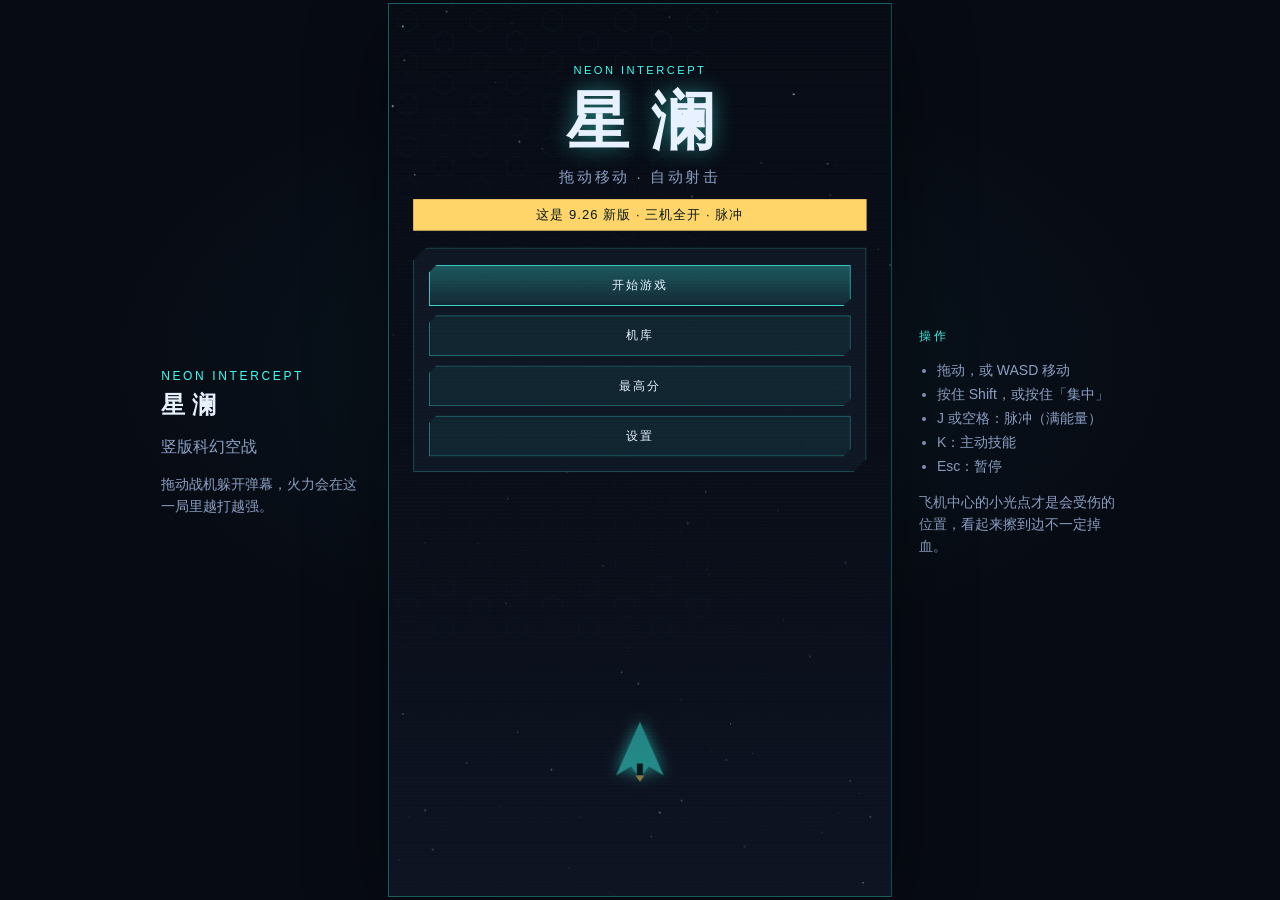
==== xinban.html @ dce19894 "Add a never-cached new-version page with a yellow badge. Co-authored-by: Cursor <cursoragent@cursor." ====
<!DOCTYPE html>
<html lang="zh-CN">
<head>
<meta charset="UTF-8">
<meta name="viewport" content="width=device-width, initial-scale=1, maximum-scale=1, user-scalable=no">
<title>星澜：霓虹截击</title>
<meta http-equiv="Cache-Control" content="no-cache, no-store, must-revalidate">
<link rel="stylesheet" href="css/style.css?v=20260926c">
</head>
<body>
<div id="layout">
  <aside id="side-left" class="side">
    <div class="side-kicker">NEON INTERCEPT</div>
    <h2>星澜</h2>
    <p id="side-chapter">竖版科幻空战</p>
    <p class="side-note">拖动战机躲开弹幕，火力会在这一局里越打越强。</p>
  </aside>

  <div id="frame">
    <div id="stage">
      <canvas id="cv" width="540" height="960"></canvas>

      <div id="hud" class="hidden">
        <div class="hud-top">
          <button id="btn-pause" type="button">暂停</button>
          <div class="hud-mid">
            <div id="chapter-label">第 1 章</div>
            <div id="bossbox" class="hidden">
              <div id="bossname">Boss</div>
              <div class="segs" id="segs"><span></span><span></span><span></span></div>
            </div>
          </div>
          <div class="scorebox">
            <div id="score">0</div>
            <div id="combo"></div>
          </div>
        </div>
        <div class="hp-row">
          <div class="hp"><span id="hpbar"></span></div>
          <div id="shields"></div>
          <div id="lives"></div>
        </div>
        <div id="banner"></div>
        <div id="weapon-lv">火力 Lv.1</div>
        <div class="hud-bottom">
          <button id="btn-bomb" type="button">脉冲 <b id="bomb-count">35%</b><span id="pulse-bar"><i id="pulse-fill"></i></span></button>
          <button id="btn-focus" type="button">集中</button>
          <button id="btn-skill" type="button"><span id="skill-name">技能</span><small id="skill-cd"></small></button>
        </div>
      </div>

      <section id="screen-menu" class="screen">
        <div class="titles">
          <div class="kicker">NEON INTERCEPT</div>
          <h1>星澜</h1>
          <p class="lead">拖动移动 · 自动射击</p>
          <p class="ver-badge">这是 9.26 新版 · 三机全开 · 脉冲</p>
        </div>
        <div class="panel menu-panel">
          <button id="go-start" class="primary" type="button">开始游戏</button>
          <button id="go-hangar" type="button">机库</button>
          <button id="go-scores" type="button">最高分</button>
          <button id="go-settings" type="button">设置</button>
        </div>
      </section>

      <section id="screen-mode" class="screen hidden">
        <div class="panel">
          <div class="kicker">选择模式</div>
          <button id="mode-campaign" class="mode-card" type="button">
            <strong>闯关</strong>
            <span>三章连打，每章一个大 Boss</span>
            <em id="mode-clear">进度 0/3</em>
          </button>
          <button id="mode-endless" class="mode-card" type="button">
            <strong>无尽</strong>
            <span>活得越久，分数越高</span>
            <em id="mode-best">最高分 0</em>
          </button>
          <button id="mode-back" class="ghost" type="button">返回</button>
        </div>
      </section>

      <section id="screen-hangar" class="screen hidden">
        <div class="panel hangar-panel">
          <div class="kicker">机库</div>
          <div class="hangar-nav">
            <button id="ship-prev" type="button">◀</button>
            <div>
              <h2 id="ship-name">游隼</h2>
              <p id="ship-lock" class="lock hidden">未解锁</p>
            </div>
            <button id="ship-next" type="button">▶</button>
          </div>
          <p id="ship-blurb"></p>
          <p id="ship-skill"></p>
          <p id="ship-unlock" class="hint"></p>
          <button id="ship-go" class="primary" type="button">出击</button>
          <button id="hangar-back" class="ghost" type="button">返回</button>
        </div>
      </section>

      <section id="screen-scores" class="screen hidden">
        <div class="panel">
          <div class="kicker">本机纪录</div>
          <h2>最高分</h2>
          <h3>闯关</h3>
          <ol id="list-campaign"></ol>
          <h3>无尽</h3>
          <ol id="list-endless"></ol>
          <button id="scores-back" class="ghost" type="button">返回</button>
        </div>
      </section>

      <section id="screen-settings" class="screen hidden">
        <div class="panel">
          <div class="kicker">设置</div>
          <button id="toggle-sound" type="button">音效：开</button>
          <button id="toggle-shake" type="button">震动：开</button>
          <p class="hint">纪录和设置保存在这台电脑的浏览器里。</p>
          <button id="settings-back" class="ghost" type="button">返回</button>
        </div>
      </section>

      <section id="screen-levelup" class="screen hidden">
        <div class="levelup-wrap">
          <div class="kicker">波次完成</div>
          <h2>选择强化</h2>
          <p class="hint">只在本局生效 · 键盘 1 / 2 / 3</p>
          <div id="cards"></div>
        </div>
      </section>

      <section id="screen-pause" class="screen hidden">
        <div class="panel">
          <div class="kicker">已暂停</div>
          <button id="resume" class="primary" type="button">继续</button>
          <button id="restart" type="button">重新开始</button>
          <button id="pause-menu" class="ghost" type="button">返回主菜单</button>
        </div>
      </section>

      <section id="screen-result" class="screen hidden">
        <div class="panel">
          <div class="kicker" id="result-kicker">结算</div>
          <h2 id="result-title">战斗结束</h2>
          <div id="result-score">0</div>
          <ul id="result-lines"></ul>
          <p id="result-extra" class="hint"></p>
          <button id="result-next" class="primary hidden" type="button">进入下一章</button>
          <button id="result-again" class="primary" type="button">再来一局</button>
          <button id="result-menu" class="ghost" type="button">返回主菜单</button>
        </div>
      </section>
    </div>
  </div>

  <aside id="side-right" class="side">
    <div class="side-kicker">操作</div>
    <ul class="helps">
      <li>拖动，或 WASD 移动</li>
      <li>按住 Shift，或按住「集中」</li>
      <li>J 或空格：脉冲（满能量）</li>
      <li>K：主动技能</li>
      <li>Esc：暂停</li>
    </ul>
    <p class="side-note">飞机中心的小光点才是会受伤的位置，看起来擦到边不一定掉血。</p>
  </aside>
</div>
<script src="js/config.js?v=20260926c"></script>
<script src="js/storage.js?v=20260926c"></script>
<script src="js/audio.js?v=20260926c"></script>
<script src="js/input.js?v=20260926c"></script>
<script src="js/entities.js?v=20260926c"></script>
<script src="js/player.js?v=20260926c"></script>
<script src="js/upgrades.js?v=20260926c"></script>
<script src="js/waves.js?v=20260926c"></script>
<script src="js/bosses.js?v=20260926c"></script>
<script src="js/render.js?v=20260926c"></script>
<script src="js/game.js?v=20260926c"></script>
</body>
</html>
---- css/style.css ----
:root {
  --bg: #070b14;
  --panel: rgba(16, 24, 38, 0.88);
  --cyan: #3dfff2;
  --cyan-dim: rgba(61, 255, 242, 0.35);
  --pink: #ff3d8a;
  --orange: #ff5a36;
  --gold: #ffd56a;
  --text: #e8f1ff;
  --muted: #8ba0c4;
  --cut: polygon(14px 0, 100% 0, 100% calc(100% - 14px), calc(100% - 14px) 100%, 0 100%, 0 14px);
  --cut-sm: polygon(8px 0, 100% 0, 100% calc(100% - 8px), calc(100% - 8px) 100%, 0 100%, 0 8px);
}

* { box-sizing: border-box; }
html, body {
  margin: 0;
  height: 100%;
  background: var(--bg);
  color: var(--text);
  font-family: Bahnschrift, "Segoe UI", "Microsoft YaHei", sans-serif;
  overflow: hidden;
  user-select: none;
}
button, input { font-family: inherit; }

#layout {
  min-height: 100%;
  display: flex;
  align-items: center;
  justify-content: center;
  gap: 28px;
  background:
    radial-gradient(900px 500px at 50% 40%, rgba(61, 255, 242, 0.05), transparent 60%),
    var(--bg);
}

.side {
  display: none;
  width: 200px;
  color: var(--muted);
}
#layout.wide .side { display: block; }
.side h2 {
  margin: 6px 0 8px;
  color: var(--text);
  letter-spacing: 0.28em;
  font-weight: 600;
}
.side-kicker, .kicker {
  color: var(--cyan);
  letter-spacing: 0.22em;
  font-size: 12px;
}
.side-note { line-height: 1.55; font-size: 14px; }
.helps { padding-left: 18px; line-height: 1.7; font-size: 14px; }

#frame {
  position: relative;
  flex: none;
}
#stage {
  width: 540px;
  height: 960px;
  position: absolute;
  left: 0;
  top: 0;
  overflow: hidden;
  background: #070b14;
  touch-action: none;
  box-shadow:
    0 0 0 1px rgba(61, 255, 242, 0.38),
    0 20px 80px rgba(0, 0, 0, 0.45);
  transform-origin: top left;
}
#stage.danger {
  box-shadow:
    inset 0 0 40px rgba(255, 90, 54, 0.28),
    0 0 0 1px rgba(255, 90, 54, 0.7);
}
#cv {
  width: 540px;
  height: 960px;
  display: block;
  touch-action: none;
}
#stage::after {
  content: "";
  pointer-events: none;
  position: absolute;
  inset: 0;
  background: repeating-linear-gradient(
    to bottom,
    rgba(255, 255, 255, 0.025),
    rgba(255, 255, 255, 0.025) 1px,
    transparent 1px,
    transparent 4px
  );
  opacity: 0.35;
}

.screen {
  position: absolute;
  inset: 0;
  display: flex;
  flex-direction: column;
  justify-content: center;
  padding: 28px 26px 36px;
  background: linear-gradient(180deg, rgba(7, 11, 20, 0.18), rgba(7, 11, 20, 0.72) 42%, rgba(7, 11, 20, 0.4));
}
.screen.hidden, .hidden { display: none !important; }

#screen-menu {
  justify-content: flex-start;
  padding-top: 64px;
}
.titles { text-align: center; margin-bottom: 18px; }
h1 {
  margin: 4px 0;
  font-size: 68px;
  letter-spacing: 0.34em;
  font-weight: 650;
  text-indent: 0.34em;
  text-shadow: 0 0 24px rgba(61, 255, 242, 0.45);
}
h2 { margin: 6px 0 10px; letter-spacing: 0.18em; font-weight: 600; }
h3 { margin: 14px 0 6px; color: var(--cyan); letter-spacing: 0.14em; font-size: 14px; }
.lead { margin: 0; color: var(--muted); letter-spacing: 0.18em; }
.ver-badge {
  margin: 12px 0 0;
  padding: 8px 10px;
  color: #041816;
  background: #ffd56a;
  letter-spacing: 0.08em;
  font-size: 14px;
}
.hint { color: var(--muted); font-size: 13px; line-height: 1.5; }

.panel {
  background: var(--panel);
  border: 1px solid var(--cyan-dim);
  padding: 18px 16px 16px;
  clip-path: var(--cut);
}
.menu-panel, .panel { display: flex; flex-direction: column; gap: 10px; }

button {
  color: var(--text);
  background: rgba(61, 255, 242, 0.06);
  border: 1px solid rgba(61, 255, 242, 0.42);
  letter-spacing: 0.16em;
  padding: 12px 10px;
  cursor: pointer;
  clip-path: var(--cut-sm);
}
button:hover { background: rgba(61, 255, 242, 0.18); }
button:active { transform: translateY(1px); }
button:disabled { opacity: 0.4; cursor: default; }
button.primary {
  background: linear-gradient(180deg, rgba(61, 255, 242, 0.28), rgba(61, 255, 242, 0.08));
  border-color: rgba(61, 255, 242, 0.8);
}
button.ghost { background: transparent; color: var(--muted); }

.mode-card {
  text-align: left;
  padding: 16px 14px;
  display: flex;
  flex-direction: column;
  gap: 4px;
  letter-spacing: 0.04em;
}
.mode-card strong { letter-spacing: 0.2em; font-size: 20px; }
.mode-card span, .mode-card em { color: var(--muted); font-style: normal; font-size: 13px; letter-spacing: 0.06em; }

.hangar-nav {
  display: grid;
  grid-template-columns: 52px 1fr 52px;
  align-items: center;
  gap: 8px;
}
.hangar-nav h2 { text-align: center; margin: 0; }
.hangar-nav button { letter-spacing: 0; }
.lock { text-align: center; color: var(--orange); margin: 4px 0 0; letter-spacing: 0.2em; }
#ship-blurb, #ship-skill { margin: 0; line-height: 1.55; }
#ship-skill { color: var(--cyan); }

ol { margin: 0; padding-left: 22px; color: var(--text); }
ol li { margin: 4px 0; }
ol .empty { list-style: none; margin-left: -22px; color: var(--muted); }

#hud {
  position: absolute;
  inset: 0;
  pointer-events: none;
  z-index: 2;
}
#hud button { pointer-events: auto; }

.hud-top {
  position: absolute;
  top: 10px;
  left: 10px;
  right: 10px;
  display: grid;
  grid-template-columns: 74px 1fr 96px;
  gap: 8px;
  align-items: start;
}
#btn-pause {
  padding: 6px 0;
  letter-spacing: 0.12em;
  font-size: 13px;
}
.hud-mid { text-align: center; }
#chapter-label {
  letter-spacing: 0.12em;
  font-size: 14px;
  color: var(--text);
  text-shadow: 0 2px 8px #000;
}
.scorebox { text-align: right; }
#score {
  color: var(--gold);
  font-size: 20px;
  letter-spacing: 0.06em;
  text-shadow: 0 2px 8px #000;
}
#combo { color: var(--cyan); font-size: 12px; min-height: 16px; letter-spacing: 0.08em; }

.hp-row {
  position: absolute;
  top: 48px;
  left: 12px;
  right: 12px;
  display: flex;
  align-items: center;
  gap: 8px;
}
.hp {
  flex: 1;
  height: 8px;
  background: #172233;
  border: 1px solid rgba(61, 255, 242, 0.45);
}
.hp > span {
  display: block;
  height: 100%;
  width: 100%;
  background: linear-gradient(90deg, #1ad4c8, #d8fff9);
}
#shields, #lives { font-size: 12px; letter-spacing: 0.08em; color: var(--cyan); }

#bossbox { margin-top: 2px; }
#bossname {
  font-size: 13px;
  letter-spacing: 0.16em;
  color: #ffd2c8;
}
.segs {
  display: grid;
  grid-template-columns: 1fr 1fr 1fr;
  gap: 4px;
  margin-top: 4px;
}
.segs span {
  display: block;
  height: 7px;
  background: #2a1210;
  border: 1px solid rgba(255, 90, 54, 0.45);
  position: relative;
  overflow: hidden;
}
.segs span i {
  display: block;
  height: 100%;
  width: 0;
  background: linear-gradient(90deg, #ff5a36, #ffd56a);
}

#banner {
  position: absolute;
  top: 38%;
  left: 20px;
  right: 20px;
  text-align: center;
  font-size: 28px;
  letter-spacing: 0.24em;
  color: #fff;
  text-shadow: 0 0 16px rgba(61, 255, 242, 0.8);
  pointer-events: none;
  opacity: 0;
}

#weapon-lv {
  position: absolute;
  left: 0;
  right: 0;
  bottom: 74px;
  text-align: center;
  color: var(--muted);
  font-size: 12px;
  letter-spacing: 0.16em;
}

.hud-bottom {
  position: absolute;
  left: 12px;
  right: 12px;
  bottom: 12px;
  display: grid;
  grid-template-columns: 1fr 1fr 1fr;
  gap: 8px;
}
.hud-bottom button {
  height: 52px;
  letter-spacing: 0.12em;
  background: rgba(7, 11, 20, 0.72);
}
#btn-focus.held {
  background: rgba(61, 255, 242, 0.28);
  color: #041816;
}
#btn-skill { position: relative; }
#btn-skill small {
  display: block;
  color: var(--gold);
  letter-spacing: 0.08em;
  font-size: 11px;
}
#btn-skill.ready { box-shadow: 0 0 16px rgba(255, 61, 138, 0.45); border-color: var(--pink); }
#btn-bomb {
  display: flex;
  flex-direction: column;
  align-items: center;
  justify-content: center;
  gap: 3px;
}
#btn-bomb.ready {
  box-shadow: 0 0 16px rgba(255, 213, 106, 0.45);
  border-color: var(--gold);
}
#pulse-bar {
  display: block;
  width: 86%;
  height: 4px;
  background: #172233;
  overflow: hidden;
}
#pulse-fill {
  display: block;
  height: 100%;
  width: 35%;
  background: linear-gradient(90deg, #ffd56a, #fff4c2);
}

.levelup-wrap { text-align: center; }
#cards { display: flex; flex-direction: column; gap: 8px; margin-top: 8px; }
.card {
  text-align: left;
  background: rgba(10, 16, 28, 0.92);
  padding: 12px 14px;
  letter-spacing: 0.04em;
}
.card .tag { font-size: 11px; letter-spacing: 0.16em; }
.card h3 { margin: 2px 0 4px; font-size: 18px; letter-spacing: 0.12em; }
.card p { margin: 0; color: var(--muted); font-size: 14px; letter-spacing: 0.02em; }
.card.common { border-color: rgba(61, 255, 242, 0.7); }
.card.common .tag { color: var(--cyan); }
.card.rare { border-color: rgba(255, 61, 138, 0.75); }
.card.rare .tag { color: var(--pink); }
.card.legend { border-color: rgba(255, 213, 106, 0.85); }
.card.legend .tag { color: var(--gold); }

#result-score {
  font-size: 48px;
  color: var(--gold);
  letter-spacing: 0.06em;
  text-shadow: 0 0 18px rgba(255, 213, 106, 0.35);
}
#result-lines {
  list-style: none;
  padding: 0;
  margin: 8px 0;
  color: var(--muted);
  line-height: 1.6;
}
#result-extra { color: var(--cyan); min-height: 1.2em; }
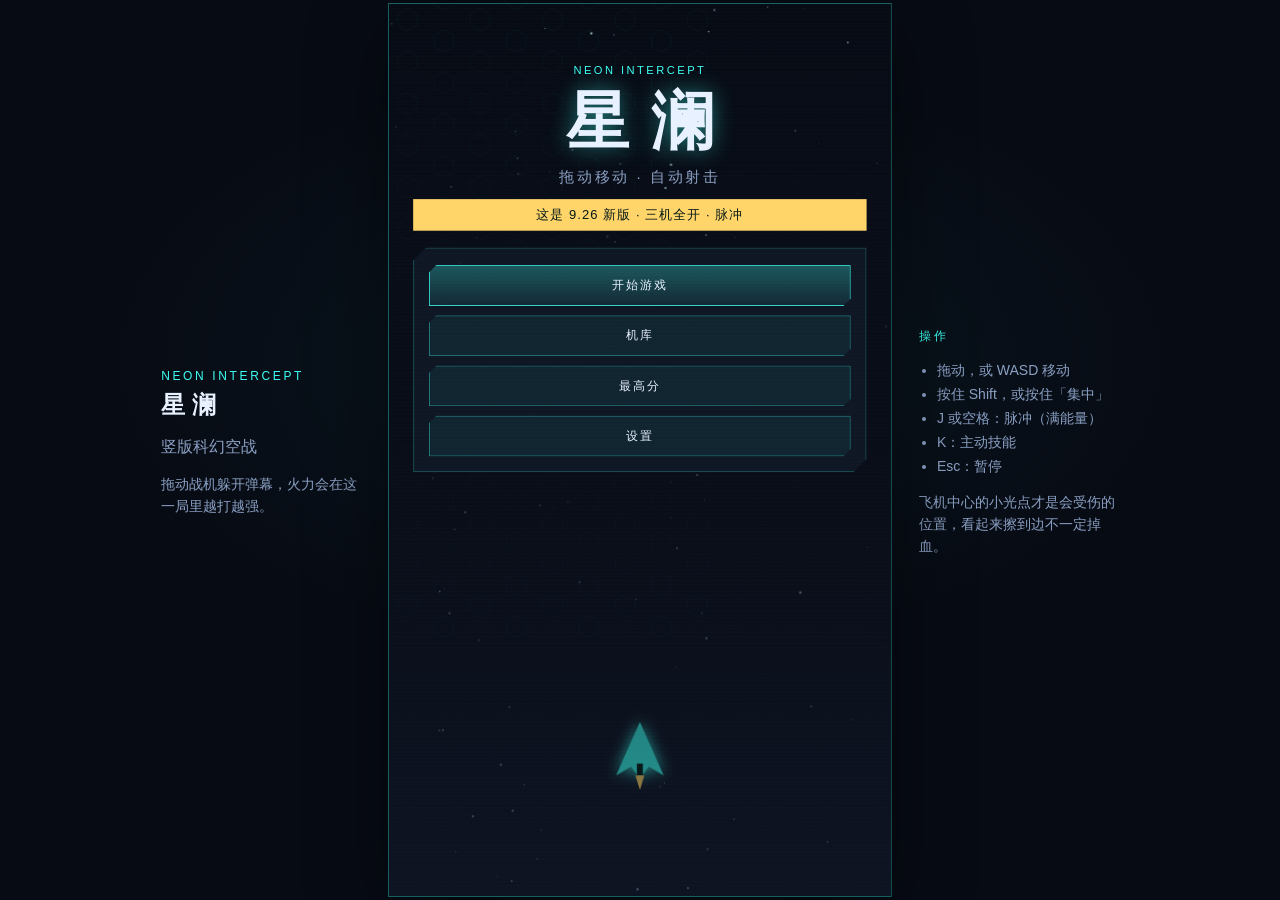
==== commit 1288049f: "Publish updated plane shooter" ====
--- a/xinban.html
+++ b/xinban.html
@@ -1,182 +1,182 @@
-<!DOCTYPE html>
-<html lang="zh-CN">
-<head>
-<meta charset="UTF-8">
-<meta name="viewport" content="width=device-width, initial-scale=1, maximum-scale=1, user-scalable=no">
-<title>星澜：霓虹截击</title>
-<meta http-equiv="Cache-Control" content="no-cache, no-store, must-revalidate">
-<link rel="stylesheet" href="css/style.css?v=20260926c">
-</head>
-<body>
-<div id="layout">
-  <aside id="side-left" class="side">
-    <div class="side-kicker">NEON INTERCEPT</div>
-    <h2>星澜</h2>
-    <p id="side-chapter">竖版科幻空战</p>
-    <p class="side-note">拖动战机躲开弹幕，火力会在这一局里越打越强。</p>
-  </aside>
-
-  <div id="frame">
-    <div id="stage">
-      <canvas id="cv" width="540" height="960"></canvas>
-
-      <div id="hud" class="hidden">
-        <div class="hud-top">
-          <button id="btn-pause" type="button">暂停</button>
-          <div class="hud-mid">
-            <div id="chapter-label">第 1 章</div>
-            <div id="bossbox" class="hidden">
-              <div id="bossname">Boss</div>
-              <div class="segs" id="segs"><span></span><span></span><span></span></div>
-            </div>
-          </div>
-          <div class="scorebox">
-            <div id="score">0</div>
-            <div id="combo"></div>
-          </div>
-        </div>
-        <div class="hp-row">
-          <div class="hp"><span id="hpbar"></span></div>
-          <div id="shields"></div>
-          <div id="lives"></div>
-        </div>
-        <div id="banner"></div>
-        <div id="weapon-lv">火力 Lv.1</div>
-        <div class="hud-bottom">
-          <button id="btn-bomb" type="button">脉冲 <b id="bomb-count">35%</b><span id="pulse-bar"><i id="pulse-fill"></i></span></button>
-          <button id="btn-focus" type="button">集中</button>
-          <button id="btn-skill" type="button"><span id="skill-name">技能</span><small id="skill-cd"></small></button>
-        </div>
-      </div>
-
-      <section id="screen-menu" class="screen">
-        <div class="titles">
-          <div class="kicker">NEON INTERCEPT</div>
-          <h1>星澜</h1>
-          <p class="lead">拖动移动 · 自动射击</p>
-          <p class="ver-badge">这是 9.26 新版 · 三机全开 · 脉冲</p>
-        </div>
-        <div class="panel menu-panel">
-          <button id="go-start" class="primary" type="button">开始游戏</button>
-          <button id="go-hangar" type="button">机库</button>
-          <button id="go-scores" type="button">最高分</button>
-          <button id="go-settings" type="button">设置</button>
-        </div>
-      </section>
-
-      <section id="screen-mode" class="screen hidden">
-        <div class="panel">
-          <div class="kicker">选择模式</div>
-          <button id="mode-campaign" class="mode-card" type="button">
-            <strong>闯关</strong>
-            <span>三章连打，每章一个大 Boss</span>
-            <em id="mode-clear">进度 0/3</em>
-          </button>
-          <button id="mode-endless" class="mode-card" type="button">
-            <strong>无尽</strong>
-            <span>活得越久，分数越高</span>
-            <em id="mode-best">最高分 0</em>
-          </button>
-          <button id="mode-back" class="ghost" type="button">返回</button>
-        </div>
-      </section>
-
-      <section id="screen-hangar" class="screen hidden">
-        <div class="panel hangar-panel">
-          <div class="kicker">机库</div>
-          <div class="hangar-nav">
-            <button id="ship-prev" type="button">◀</button>
-            <div>
-              <h2 id="ship-name">游隼</h2>
-              <p id="ship-lock" class="lock hidden">未解锁</p>
-            </div>
-            <button id="ship-next" type="button">▶</button>
-          </div>
-          <p id="ship-blurb"></p>
-          <p id="ship-skill"></p>
-          <p id="ship-unlock" class="hint"></p>
-          <button id="ship-go" class="primary" type="button">出击</button>
-          <button id="hangar-back" class="ghost" type="button">返回</button>
-        </div>
-      </section>
-
-      <section id="screen-scores" class="screen hidden">
-        <div class="panel">
-          <div class="kicker">本机纪录</div>
-          <h2>最高分</h2>
-          <h3>闯关</h3>
-          <ol id="list-campaign"></ol>
-          <h3>无尽</h3>
-          <ol id="list-endless"></ol>
-          <button id="scores-back" class="ghost" type="button">返回</button>
-        </div>
-      </section>
-
-      <section id="screen-settings" class="screen hidden">
-        <div class="panel">
-          <div class="kicker">设置</div>
-          <button id="toggle-sound" type="button">音效：开</button>
-          <button id="toggle-shake" type="button">震动：开</button>
-          <p class="hint">纪录和设置保存在这台电脑的浏览器里。</p>
-          <button id="settings-back" class="ghost" type="button">返回</button>
-        </div>
-      </section>
-
-      <section id="screen-levelup" class="screen hidden">
-        <div class="levelup-wrap">
-          <div class="kicker">波次完成</div>
-          <h2>选择强化</h2>
-          <p class="hint">只在本局生效 · 键盘 1 / 2 / 3</p>
-          <div id="cards"></div>
-        </div>
-      </section>
-
-      <section id="screen-pause" class="screen hidden">
-        <div class="panel">
-          <div class="kicker">已暂停</div>
-          <button id="resume" class="primary" type="button">继续</button>
-          <button id="restart" type="button">重新开始</button>
-          <button id="pause-menu" class="ghost" type="button">返回主菜单</button>
-        </div>
-      </section>
-
-      <section id="screen-result" class="screen hidden">
-        <div class="panel">
-          <div class="kicker" id="result-kicker">结算</div>
-          <h2 id="result-title">战斗结束</h2>
-          <div id="result-score">0</div>
-          <ul id="result-lines"></ul>
-          <p id="result-extra" class="hint"></p>
-          <button id="result-next" class="primary hidden" type="button">进入下一章</button>
-          <button id="result-again" class="primary" type="button">再来一局</button>
-          <button id="result-menu" class="ghost" type="button">返回主菜单</button>
-        </div>
-      </section>
-    </div>
-  </div>
-
-  <aside id="side-right" class="side">
-    <div class="side-kicker">操作</div>
-    <ul class="helps">
-      <li>拖动，或 WASD 移动</li>
-      <li>按住 Shift，或按住「集中」</li>
-      <li>J 或空格：脉冲（满能量）</li>
-      <li>K：主动技能</li>
-      <li>Esc：暂停</li>
-    </ul>
-    <p class="side-note">飞机中心的小光点才是会受伤的位置，看起来擦到边不一定掉血。</p>
-  </aside>
-</div>
-<script src="js/config.js?v=20260926c"></script>
-<script src="js/storage.js?v=20260926c"></script>
-<script src="js/audio.js?v=20260926c"></script>
-<script src="js/input.js?v=20260926c"></script>
-<script src="js/entities.js?v=20260926c"></script>
-<script src="js/player.js?v=20260926c"></script>
-<script src="js/upgrades.js?v=20260926c"></script>
-<script src="js/waves.js?v=20260926c"></script>
-<script src="js/bosses.js?v=20260926c"></script>
-<script src="js/render.js?v=20260926c"></script>
-<script src="js/game.js?v=20260926c"></script>
-</body>
-</html>
+<!DOCTYPE html>
+<html lang="zh-CN">
+<head>
+<meta charset="UTF-8">
+<meta name="viewport" content="width=device-width, initial-scale=1, maximum-scale=1, user-scalable=no">
+<title>星澜：霓虹截击</title>
+<meta http-equiv="Cache-Control" content="no-cache, no-store, must-revalidate">
+<link rel="stylesheet" href="css/style.css?v=20260926c">
+</head>
+<body>
+<div id="layout">
+  <aside id="side-left" class="side">
+    <div class="side-kicker">NEON INTERCEPT</div>
+    <h2>星澜</h2>
+    <p id="side-chapter">竖版科幻空战</p>
+    <p class="side-note">拖动战机躲开弹幕，火力会在这一局里越打越强。</p>
+  </aside>
+
+  <div id="frame">
+    <div id="stage">
+      <canvas id="cv" width="540" height="960"></canvas>
+
+      <div id="hud" class="hidden">
+        <div class="hud-top">
+          <button id="btn-pause" type="button">暂停</button>
+          <div class="hud-mid">
+            <div id="chapter-label">第 1 章</div>
+            <div id="bossbox" class="hidden">
+              <div id="bossname">Boss</div>
+              <div class="segs" id="segs"><span></span><span></span><span></span></div>
+            </div>
+          </div>
+          <div class="scorebox">
+            <div id="score">0</div>
+            <div id="combo"></div>
+          </div>
+        </div>
+        <div class="hp-row">
+          <div class="hp"><span id="hpbar"></span></div>
+          <div id="shields"></div>
+          <div id="lives"></div>
+        </div>
+        <div id="banner"></div>
+        <div id="weapon-lv">火力 Lv.1</div>
+        <div class="hud-bottom">
+          <button id="btn-bomb" type="button">脉冲 <b id="bomb-count">35%</b><span id="pulse-bar"><i id="pulse-fill"></i></span></button>
+          <button id="btn-focus" type="button">集中</button>
+          <button id="btn-skill" type="button"><span id="skill-name">技能</span><small id="skill-cd"></small></button>
+        </div>
+      </div>
+
+      <section id="screen-menu" class="screen">
+        <div class="titles">
+          <div class="kicker">NEON INTERCEPT</div>
+          <h1>星澜</h1>
+          <p class="lead">拖动移动 · 自动射击</p>
+          <p class="ver-badge">这是 9.26 新版 · 三机全开 · 脉冲</p>
+        </div>
+        <div class="panel menu-panel">
+          <button id="go-start" class="primary" type="button">开始游戏</button>
+          <button id="go-hangar" type="button">机库</button>
+          <button id="go-scores" type="button">最高分</button>
+          <button id="go-settings" type="button">设置</button>
+        </div>
+      </section>
+
+      <section id="screen-mode" class="screen hidden">
+        <div class="panel">
+          <div class="kicker">选择模式</div>
+          <button id="mode-campaign" class="mode-card" type="button">
+            <strong>闯关</strong>
+            <span>三章连打，每章一个大 Boss</span>
+            <em id="mode-clear">进度 0/3</em>
+          </button>
+          <button id="mode-endless" class="mode-card" type="button">
+            <strong>无尽</strong>
+            <span>活得越久，分数越高</span>
+            <em id="mode-best">最高分 0</em>
+          </button>
+          <button id="mode-back" class="ghost" type="button">返回</button>
+        </div>
+      </section>
+
+      <section id="screen-hangar" class="screen hidden">
+        <div class="panel hangar-panel">
+          <div class="kicker">机库</div>
+          <div class="hangar-nav">
+            <button id="ship-prev" type="button">◀</button>
+            <div>
+              <h2 id="ship-name">游隼</h2>
+              <p id="ship-lock" class="lock hidden">未解锁</p>
+            </div>
+            <button id="ship-next" type="button">▶</button>
+          </div>
+          <p id="ship-blurb"></p>
+          <p id="ship-skill"></p>
+          <p id="ship-unlock" class="hint"></p>
+          <button id="ship-go" class="primary" type="button">出击</button>
+          <button id="hangar-back" class="ghost" type="button">返回</button>
+        </div>
+      </section>
+
+      <section id="screen-scores" class="screen hidden">
+        <div class="panel">
+          <div class="kicker">本机纪录</div>
+          <h2>最高分</h2>
+          <h3>闯关</h3>
+          <ol id="list-campaign"></ol>
+          <h3>无尽</h3>
+          <ol id="list-endless"></ol>
+          <button id="scores-back" class="ghost" type="button">返回</button>
+        </div>
+      </section>
+
+      <section id="screen-settings" class="screen hidden">
+        <div class="panel">
+          <div class="kicker">设置</div>
+          <button id="toggle-sound" type="button">音效：开</button>
+          <button id="toggle-shake" type="button">震动：开</button>
+          <p class="hint">纪录和设置保存在这台电脑的浏览器里。</p>
+          <button id="settings-back" class="ghost" type="button">返回</button>
+        </div>
+      </section>
+
+      <section id="screen-levelup" class="screen hidden">
+        <div class="levelup-wrap">
+          <div class="kicker">波次完成</div>
+          <h2>选择强化</h2>
+          <p class="hint">只在本局生效 · 键盘 1 / 2 / 3</p>
+          <div id="cards"></div>
+        </div>
+      </section>
+
+      <section id="screen-pause" class="screen hidden">
+        <div class="panel">
+          <div class="kicker">已暂停</div>
+          <button id="resume" class="primary" type="button">继续</button>
+          <button id="restart" type="button">重新开始</button>
+          <button id="pause-menu" class="ghost" type="button">返回主菜单</button>
+        </div>
+      </section>
+
+      <section id="screen-result" class="screen hidden">
+        <div class="panel">
+          <div class="kicker" id="result-kicker">结算</div>
+          <h2 id="result-title">战斗结束</h2>
+          <div id="result-score">0</div>
+          <ul id="result-lines"></ul>
+          <p id="result-extra" class="hint"></p>
+          <button id="result-next" class="primary hidden" type="button">进入下一章</button>
+          <button id="result-again" class="primary" type="button">再来一局</button>
+          <button id="result-menu" class="ghost" type="button">返回主菜单</button>
+        </div>
+      </section>
+    </div>
+  </div>
+
+  <aside id="side-right" class="side">
+    <div class="side-kicker">操作</div>
+    <ul class="helps">
+      <li>拖动，或 WASD 移动</li>
+      <li>按住 Shift，或按住「集中」</li>
+      <li>J 或空格：脉冲（满能量）</li>
+      <li>K：主动技能</li>
+      <li>Esc：暂停</li>
+    </ul>
+    <p class="side-note">飞机中心的小光点才是会受伤的位置，看起来擦到边不一定掉血。</p>
+  </aside>
+</div>
+<script src="js/config.js?v=20260926c"></script>
+<script src="js/storage.js?v=20260926c"></script>
+<script src="js/audio.js?v=20260926c"></script>
+<script src="js/input.js?v=20260926c"></script>
+<script src="js/entities.js?v=20260926c"></script>
+<script src="js/player.js?v=20260926c"></script>
+<script src="js/upgrades.js?v=20260926c"></script>
+<script src="js/waves.js?v=20260926c"></script>
+<script src="js/bosses.js?v=20260926c"></script>
+<script src="js/render.js?v=20260926c"></script>
+<script src="js/game.js?v=20260926c"></script>
+</body>
+</html>
